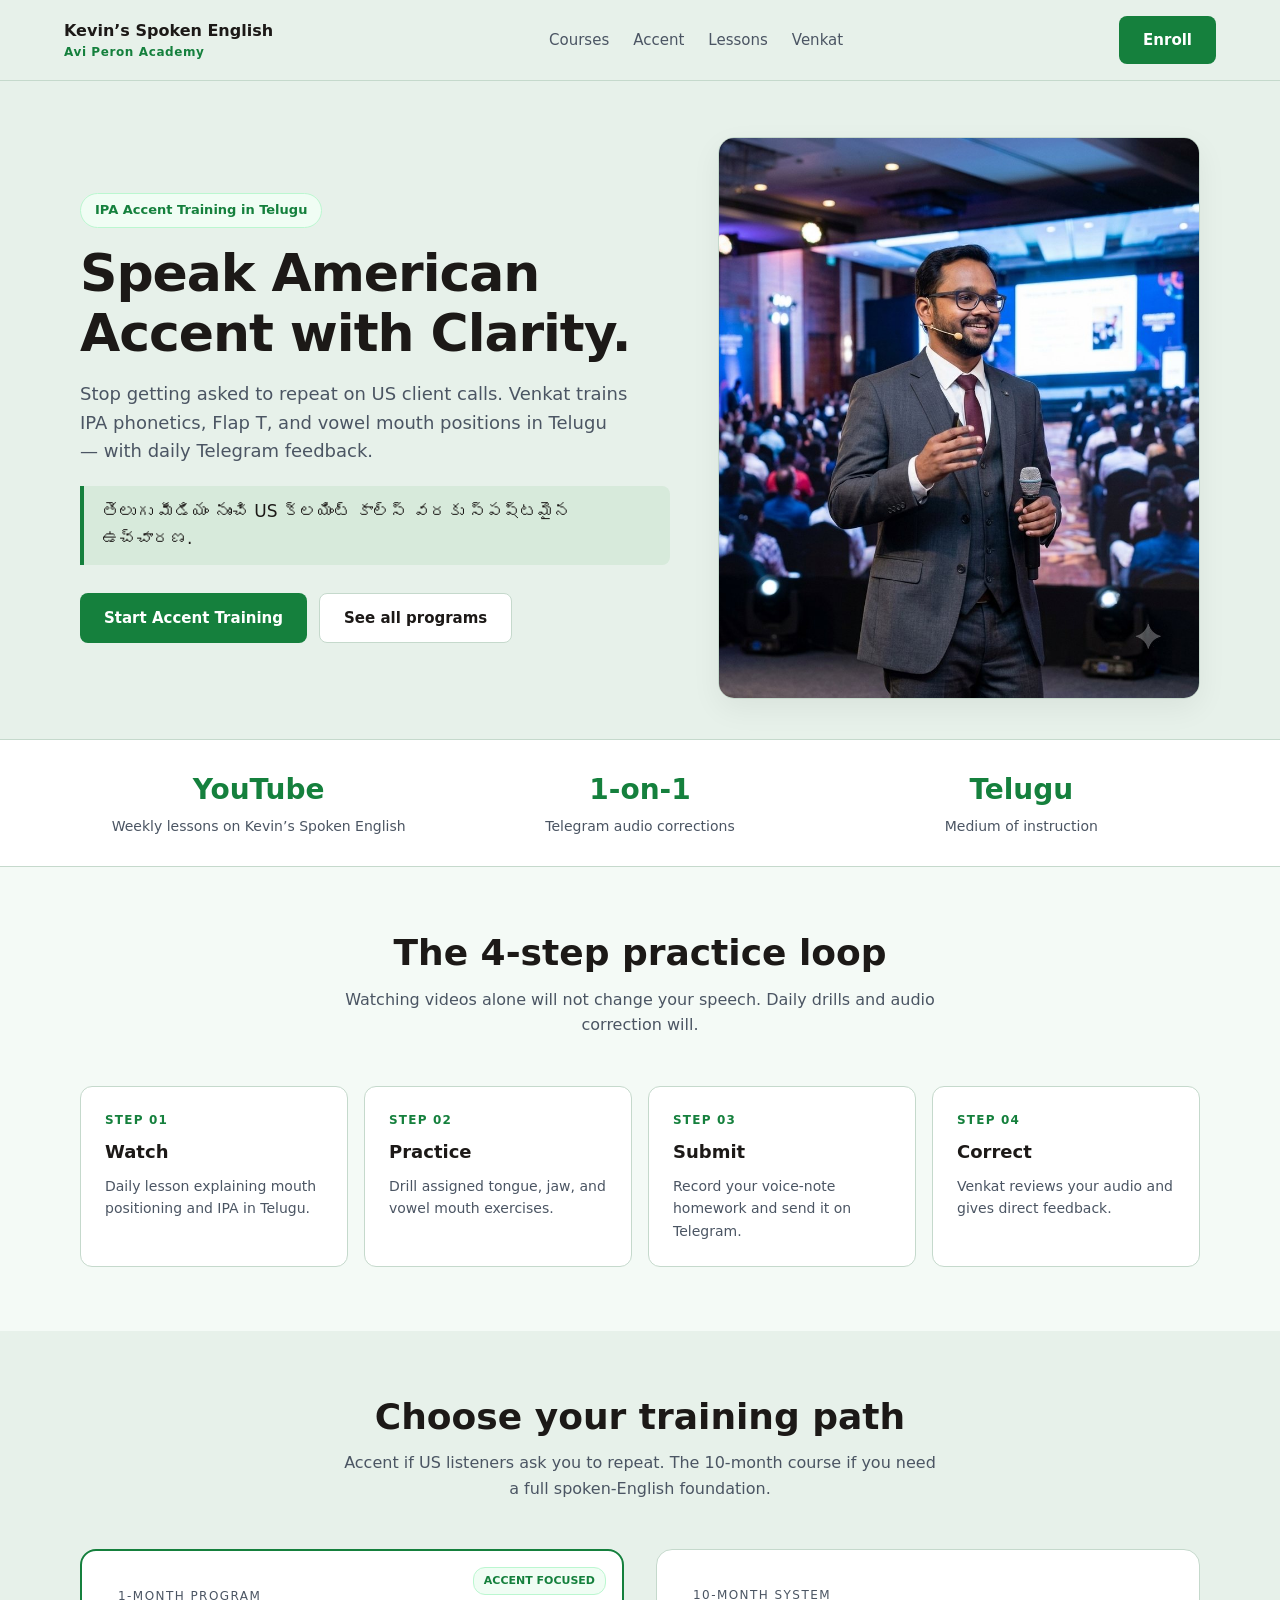
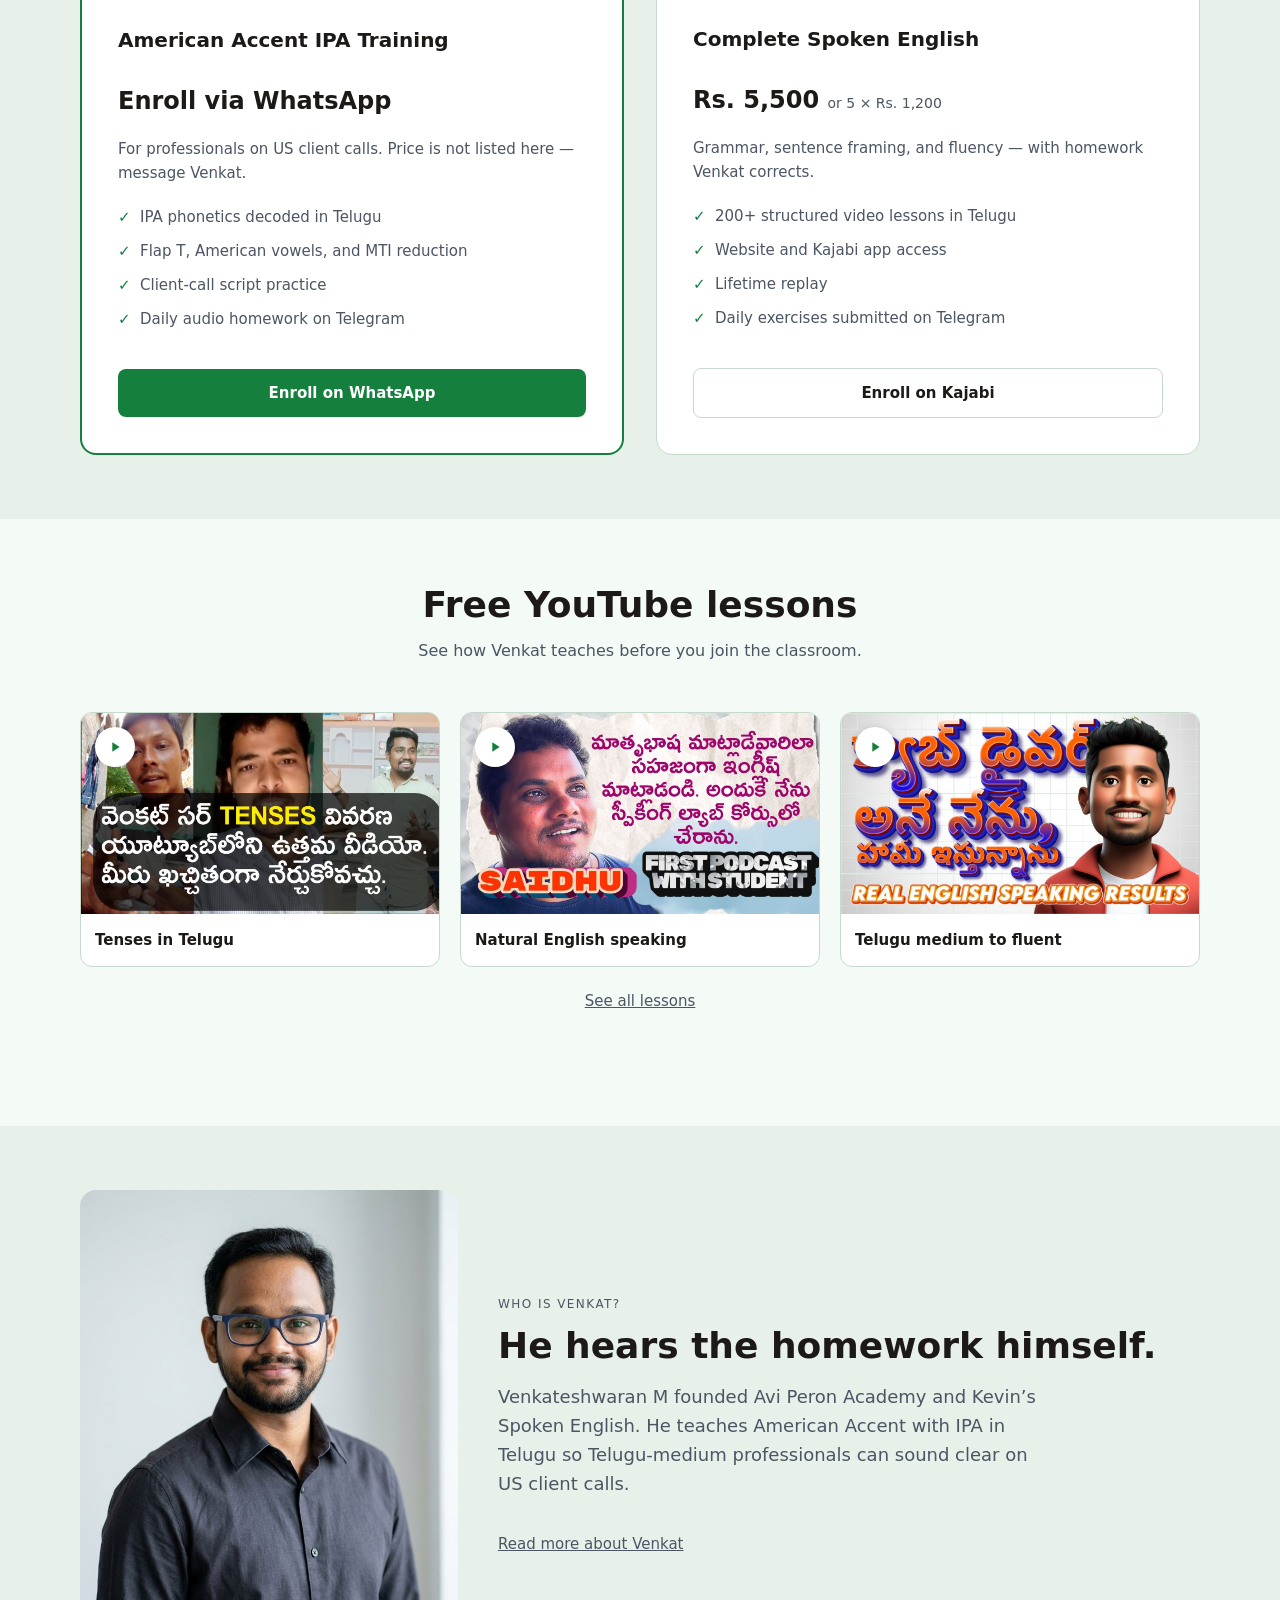
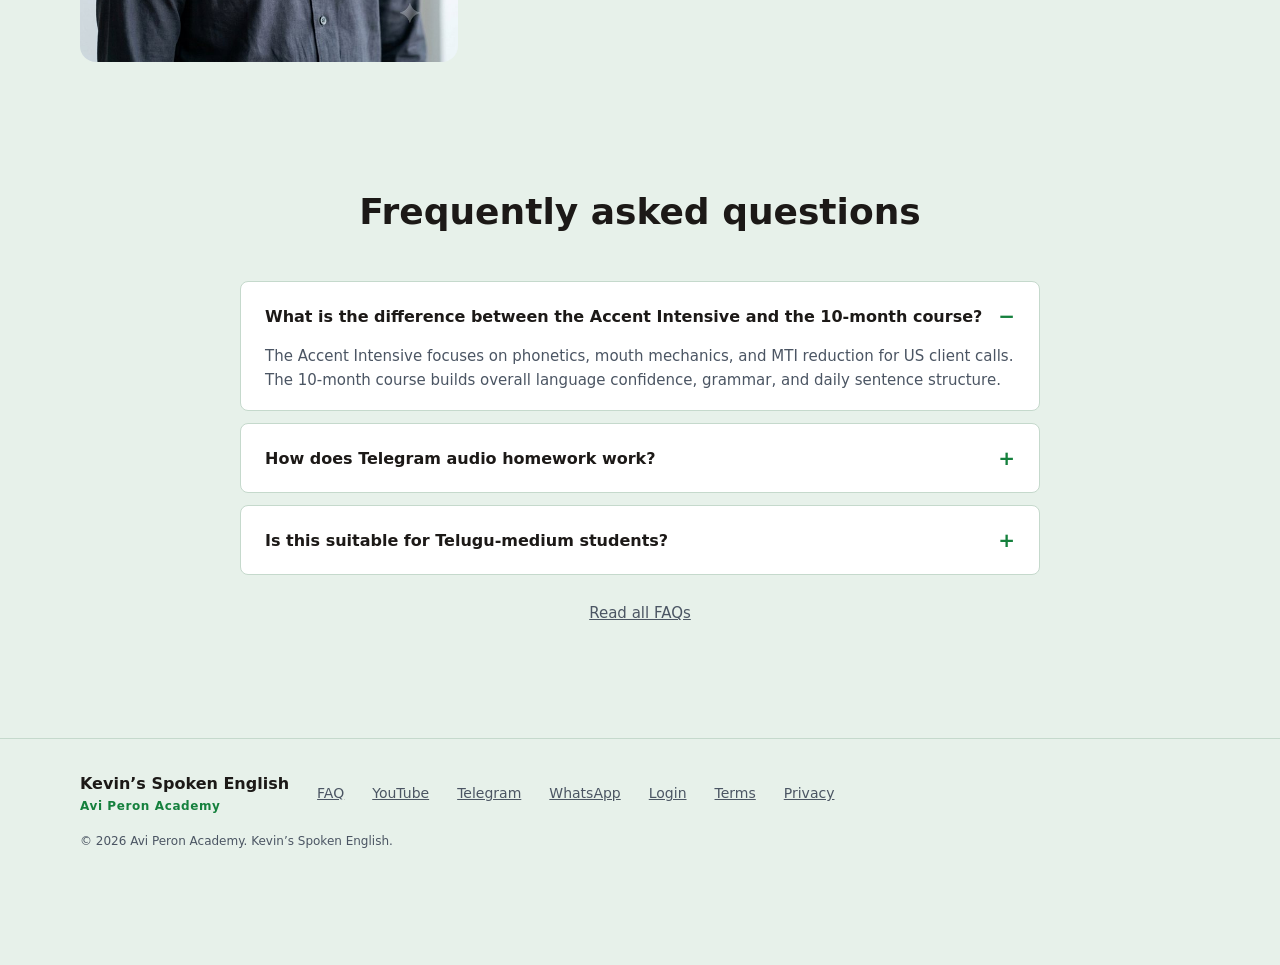
==== cinematic/index.html @ ac2fcbd2 "Publish Kevin’s Spoken English site to GitHub Pages. Host the cinematic landing pages from this repo" ====
<!DOCTYPE html>
<html lang="en-IN">
<head>
  <meta charset="UTF-8">
  <meta name="viewport" content="width=device-width, initial-scale=1">
  <title>American Accent Training in Telugu | Kevin's Spoken English</title>
  <meta name="description" content="Master American Accent with IPA in Telugu. Stop getting asked to repeat on US client calls. Homework personally corrected by Venkat on Telegram.">
  <link rel="stylesheet" href="styles.css">
</head>
<body>
  <header class="nav">
    <a class="brand" href="index.html">
      <b>Kevin’s Spoken English</b>
      <span>Avi Peron Academy</span>
    </a>
    <nav class="nav-links">
      <a href="courses.html">Courses</a>
      <a href="accent.html">Accent</a>
      <a href="lessons.html">Lessons</a>
      <a href="venkat.html">Venkat</a>
    </nav>
    <a class="btn" href="courses.html">Enroll</a>
  </header>

  <main>
    <section class="wrap hero">
      <div>
        <p class="badge">IPA Accent Training in Telugu</p>
        <h1>Speak American Accent with Clarity.</h1>
        <p class="lede">Stop getting asked to repeat on US client calls. Venkat trains IPA phonetics, Flap T, and vowel mouth positions in Telugu — with daily Telegram feedback.</p>
        <p class="te-sub">తెలుగు మీడియం నుంచి US క్లయింట్ కాల్స్ వరకు స్పష్టమైన ఉచ్చారణ.</p>
        <div class="btn-row">
          <a class="btn-wa" href="https://wa.me/919059949657?text=Hi%20Venkat%2C%20I%20want%20to%20enroll%20in%20American%20Accent%20IPA%20Training%20in%20Telugu.">Start Accent Training</a>
          <a class="btn-secondary" href="courses.html">See all programs</a>
        </div>
      </div>
      <div class="hero-media">
        <img src="media/hero-stage.jpg" width="900" height="1004" alt="Venkat teaching American Accent IPA phonetics to Telugu students" fetchpriority="high">
      </div>
    </section>

    <section class="proof" aria-label="Proof">
      <div class="wrap proof-row">
        <div><b>YouTube</b><span>Weekly lessons on Kevin’s Spoken English</span></div>
        <div><b>1-on-1</b><span>Telegram audio corrections</span></div>
        <div><b>Telugu</b><span>Medium of instruction</span></div>
      </div>
    </section>

    <section class="band" id="method">
      <div class="wrap section">
      <div class="section-title">
        <h2>The 4-step practice loop</h2>
        <p>Watching videos alone will not change your speech. Daily drills and audio correction will.</p>
      </div>
      <div class="steps">
        <article class="step">
          <b>Step 01</b>
          <h3>Watch</h3>
          <p>Daily lesson explaining mouth positioning and IPA in Telugu.</p>
        </article>
        <article class="step">
          <b>Step 02</b>
          <h3>Practice</h3>
          <p>Drill assigned tongue, jaw, and vowel mouth exercises.</p>
        </article>
        <article class="step">
          <b>Step 03</b>
          <h3>Submit</h3>
          <p>Record your voice-note homework and send it on Telegram.</p>
        </article>
        <article class="step">
          <b>Step 04</b>
          <h3>Correct</h3>
          <p>Venkat reviews your audio and gives direct feedback.</p>
        </article>
      </div>
      </div>
    </section>

    <section class="wrap section" id="courses">
      <div class="section-title">
        <h2>Choose your training path</h2>
        <p>Accent if US listeners ask you to repeat. The 10-month course if you need a full spoken-English foundation.</p>
      </div>
      <div class="paths">
        <article class="card featured">
          <p class="tag">Accent focused</p>
          <p class="eyebrow">1-month program</p>
          <h3>American Accent IPA Training</h3>
          <p class="price">Enroll via WhatsApp</p>
          <p class="lede">For professionals on US client calls. Price is not listed here — message Venkat.</p>
          <ul>
            <li>IPA phonetics decoded in Telugu</li>
            <li>Flap T, American vowels, and MTI reduction</li>
            <li>Client-call script practice</li>
            <li>Daily audio homework on Telegram</li>
          </ul>
          <a class="btn-wa btn-full" href="https://wa.me/919059949657?text=Hi%20Venkat%2C%20I%20want%20to%20enroll%20in%20American%20Accent%20IPA%20Training%20in%20Telugu.">Enroll on WhatsApp</a>
        </article>
        <article class="card">
          <p class="eyebrow">10-month system</p>
          <h3>Complete Spoken English</h3>
          <p class="price">Rs. 5,500 <span class="micro">or 5 × Rs. 1,200</span></p>
          <p class="lede">Grammar, sentence framing, and fluency — with homework Venkat corrects.</p>
          <ul>
            <li>200+ structured video lessons in Telugu</li>
            <li>Website and Kajabi app access</li>
            <li>Lifetime replay</li>
            <li>Daily exercises submitted on Telegram</li>
          </ul>
          <a class="btn-secondary btn-full" href="https://www.aviperonacademy.com/kevinsspokenenglishinteluguredirect">Enroll on Kajabi</a>
        </article>
      </div>
    </section>

    <section class="band">
      <div class="wrap section">
      <div class="section-title">
        <h2>Free YouTube lessons</h2>
        <p>See how Venkat teaches before you join the classroom.</p>
      </div>
      <div class="yt">
        <a href="https://www.youtube.com/watch?v=aGidbKS23PA">
          <img src="media/yt-tenses.jpg" width="1280" height="720" alt="Tenses in Telugu">
          <span>Tenses in Telugu</span>
        </a>
        <a href="https://www.youtube.com/watch?v=5TQZawKigZc">
          <img src="media/yt-speak.jpg" width="1280" height="720" alt="Natural English speaking">
          <span>Natural English speaking</span>
        </a>
        <a href="https://www.youtube.com/watch?v=8cA1cVAwK2M">
          <img src="media/yt-fluent.jpg" width="1280" height="720" alt="Telugu medium to fluent">
          <span>Telugu medium to fluent</span>
        </a>
      </div>
      <p class="section-title"><a class="text-link" href="lessons.html">See all lessons</a></p>
      </div>
    </section>

    <section class="wrap section">
      <div class="who">
        <img src="media/venkat-bio.jpg" width="720" height="894" alt="Venkat, founder of Avi Peron Academy">
        <div>
          <p class="eyebrow">Who is Venkat?</p>
          <h2>He hears the homework himself.</h2>
          <p class="lede">Venkateshwaran M founded Avi Peron Academy and Kevin’s Spoken English. He teaches American Accent with IPA in Telugu so Telugu-medium professionals can sound clear on US client calls.</p>
          <a class="text-link" href="venkat.html">Read more about Venkat</a>
        </div>
      </div>
    </section>

    <section class="wrap section">
      <div class="section-title">
        <h2>Frequently asked questions</h2>
      </div>
      <div class="faq">
        <details open>
          <summary>What is the difference between the Accent Intensive and the 10-month course?</summary>
          <p>The Accent Intensive focuses on phonetics, mouth mechanics, and MTI reduction for US client calls. The 10-month course builds overall language confidence, grammar, and daily sentence structure.</p>
        </details>
        <details>
          <summary>How does Telegram audio homework work?</summary>
          <p>After each lesson, you record a short voice note of the assigned drill and send it on Telegram. Venkat listens and gives personal corrections. Homework goes to @aviperon.</p>
        </details>
        <details>
          <summary>Is this suitable for Telugu-medium students?</summary>
          <p>Yes. Lessons and IPA are explained in Telugu so the method is usable from a Telugu-medium school background.</p>
        </details>
      </div>
      <p class="section-title"><a class="text-link" href="faq.html">Read all FAQs</a></p>
    </section>
  </main>

  <footer class="site-footer">
    <div class="wrap foot">
      <p class="brand"><b>Kevin’s Spoken English</b><span>Avi Peron Academy</span></p>
      <a href="faq.html">FAQ</a>
      <a href="https://www.youtube.com/c/KevinsSpokenEnglish">YouTube</a>
      <a href="https://t.me/aviperonacademytelugu">Telegram</a>
      <a href="https://wa.me/919059949657">WhatsApp</a>
      <a href="https://www.aviperonacademy.com/login">Login</a>
      <a href="https://www.aviperonacademy.com/pages/terms">Terms</a>
      <a href="https://www.aviperonacademy.com/pages/privacy-policy">Privacy</a>
    </div>
    <p class="wrap fine">© 2026 Avi Peron Academy. Kevin’s Spoken English.</p>
  </footer>

  <div class="mobile-bar">
    <a class="btn-wa" href="https://wa.me/919059949657?text=Hi%20Venkat%2C%20I%20want%20to%20enroll%20in%20American%20Accent%20IPA%20Training%20in%20Telugu.">Accent</a>
    <a class="btn-secondary" href="https://www.aviperonacademy.com/kevinsspokenenglishinteluguredirect">10-Month Course</a>
  </div>
</body>
</html>
---- cinematic/styles.css ----
:root {
  --bg: #e7f1ea;
  --card: #fff;
  --ink: #1c1917;
  --muted: #4b5563;
  --line: #c5d9cc;
  --fill: #d7eadb;
  --primary: #15803d;
  --primary-hover: #166534;
  --btn: var(--primary);
  --btn-text: #fff;
  --font: system-ui, -apple-system, "Segoe UI", Roboto, "Noto Sans", "Noto Sans Telugu", sans-serif;
}
*, *::before, *::after { box-sizing: border-box; margin: 0; padding: 0; }
html { scroll-behavior: smooth; }
body {
  background: var(--bg);
  color: var(--ink);
  font-family: var(--font);
  line-height: 1.6;
  padding-bottom: 90px;
}
img { display: block; max-width: 100%; height: auto; }
a { color: inherit; }
.wrap { width: min(1120px, calc(100% - 40px)); margin: 0 auto; }

.nav {
  position: sticky; top: 0; z-index: 50;
  display: flex; align-items: center; justify-content: space-between;
  gap: 16px; padding: 16px 5vw;
  background: color-mix(in srgb, var(--bg) 90%, transparent);
  backdrop-filter: blur(12px);
  border-bottom: 1px solid var(--line);
}
.brand { display: flex; flex-direction: column; text-decoration: none; }
.brand b { font-size: 16px; }
.brand span { font-size: 12px; color: var(--primary); font-weight: 700; letter-spacing: 0.05em; }
.nav-links { display: flex; gap: 24px; }
.nav-links a { text-decoration: none; color: var(--muted); font-size: 15px; font-weight: 500; }
.nav-links a.on { color: var(--ink); font-weight: 650; }

.btn, .btn-ghost, .btn-wa, .btn-secondary {
  display: inline-flex; align-items: center; justify-content: center;
  padding: 12px 24px; text-decoration: none; font-weight: 700; font-size: 15px;
  border-radius: 8px;
}
.btn { background: var(--primary); color: #fff; }
.btn:hover { background: var(--primary-hover); }
.btn-wa { background: var(--primary); color: #fff; }
.btn-wa:hover { background: var(--primary-hover); }
.btn-ghost, .btn-secondary {
  border: 1px solid var(--line); background: #fff; color: var(--ink);
}
.btn-row { display: flex; flex-wrap: wrap; gap: 12px; }
.btn-full { width: 100%; }
.text-link { display: inline-block; margin-top: 14px; color: var(--muted); font-size: 15px; }

.hero {
  display: grid; grid-template-columns: 1.1fr 0.9fr;
  gap: 48px; align-items: center;
  padding: 56px 0 40px;
}
.page-hero { padding: 56px 0 8px; }
.badge {
  display: inline-block; padding: 6px 14px; border-radius: 20px;
  background: #f0fdf4; border: 1px solid #bbf7d0;
  color: var(--primary); font-size: 13px; font-weight: 700; margin-bottom: 16px;
}
h1 { font-size: clamp(34px, 4.5vw, 52px); line-height: 1.15; font-weight: 800; letter-spacing: -0.02em; max-width: 18ch; }
h2 { font-size: clamp(26px, 3.2vw, 36px); line-height: 1.2; font-weight: 800; }
h3 { font-size: 20px; margin: 8px 0 10px; }
.lede { color: var(--muted); font-size: 18px; max-width: 48ch; margin: 16px 0 20px; }
.te-sub {
  font-size: 17px; margin: 0 0 28px;
  background: var(--fill); padding: 12px 18px;
  border-left: 4px solid var(--primary); border-radius: 0 8px 8px 0;
}
.hero-media {
  border-radius: 16px; overflow: hidden;
  border: 1px solid var(--line);
  box-shadow: 0 10px 30px rgba(0, 0, 0, 0.06);
}
.hero-media img {
  width: 100%; height: min(560px, 72vh);
  object-fit: cover; object-position: center 18%;
}

.proof { background: #fff; border-top: 1px solid var(--line); border-bottom: 1px solid var(--line); }
.proof-row {
  display: grid; grid-template-columns: repeat(3, 1fr);
  gap: 24px; padding: 28px 0; text-align: center;
}
.proof-row b { display: block; font-size: 28px; font-weight: 800; color: var(--primary); }
.proof-row span { color: var(--muted); font-size: 14px; font-weight: 500; }

.section { padding: 64px 0; }
.band { background: #f4faf6; }
.section-title { text-align: center; max-width: 600px; margin: 0 auto 48px; }
.section-title p { color: var(--muted); font-size: 16px; margin-top: 12px; }
.eyebrow { font-size: 12px; letter-spacing: 0.12em; text-transform: uppercase; color: var(--muted); margin-bottom: 10px; }
.micro { margin-top: 14px; color: var(--muted); font-size: 13px; }

.steps { display: grid; grid-template-columns: repeat(4, 1fr); gap: 16px; }
.step {
  background: var(--card); border: 1px solid var(--line);
  padding: 24px; border-radius: 12px;
}
.step b { display: block; font-size: 12px; font-weight: 800; color: var(--primary); letter-spacing: 0.1em; text-transform: uppercase; margin-bottom: 8px; }
.step h3 { font-size: 18px; margin: 0 0 8px; }
.step p { font-size: 14px; color: var(--muted); }

.paths { display: grid; grid-template-columns: 1fr 1fr; gap: 32px; }
.card {
  background: var(--card); border: 1px solid var(--line);
  border-radius: 16px; padding: 36px;
  display: flex; flex-direction: column; justify-content: space-between;
  position: relative;
}
.card.featured { border: 2px solid var(--primary); }
.tag {
  position: absolute; top: 16px; right: 16px;
  background: #f0fdf4; color: var(--primary); border: 1px solid #bbf7d0;
  font-size: 11px; font-weight: 800; padding: 4px 10px; border-radius: 12px; text-transform: uppercase;
}
.price { font-size: 24px; font-weight: 800; margin: 16px 0; }
.price span { margin: 0; font-size: 14px; font-weight: 400; color: var(--muted); }
.card .lede { font-size: 15px; margin: 0; }
.card ul { list-style: none; margin: 20px 0 28px; }
.card li { font-size: 15px; color: var(--muted); margin-bottom: 10px; padding-left: 22px; position: relative; }
.card li::before { content: "✓"; position: absolute; left: 0; color: var(--primary); font-weight: 700; }

.yt {
  display: grid; grid-template-columns: repeat(3, 1fr);
  gap: 20px; margin: 0 0 8px;
}
.yt a {
  position: relative; text-decoration: none; background: var(--card);
  border: 1px solid var(--line); border-radius: 12px; overflow: hidden;
}
.yt img { width: 100%; aspect-ratio: 16 / 9; object-fit: cover; }
.yt a::after {
  content: ""; position: absolute; left: 14px; top: 14px;
  width: 40px; height: 40px; border-radius: 50%;
  background: #fff url("data:image/svg+xml,%3Csvg xmlns='http://www.w3.org/2000/svg' viewBox='0 0 24 24'%3E%3Cpath fill='%2315803d' d='M8 5v14l11-7z'/%3E%3C/svg%3E") center/16px no-repeat;
  box-shadow: 0 2px 10px rgba(0,0,0,.2);
}
.yt span { display: block; padding: 14px; font-size: 15px; font-weight: 600; }

.who { display: grid; grid-template-columns: 0.7fr 1.3fr; gap: 40px; align-items: center; }
.who img { width: 100%; aspect-ratio: 4 / 5; object-fit: cover; object-position: center top; border-radius: 16px; }

.method { display: grid; grid-template-columns: 1fr 1fr; gap: 20px; margin-top: 28px; }
.method div { padding: 22px; border: 1px solid var(--line); border-radius: 12px; background: var(--card); }

.social { display: flex; flex-wrap: wrap; gap: 12px; margin-top: 20px; }
.social a {
  padding: 10px 16px; border: 1px solid var(--line); text-decoration: none; font-size: 15px; border-radius: 8px; background: #fff;
}

.faq { max-width: 800px; margin: 0 auto; }
details {
  background: var(--card); border: 1px solid var(--line);
  border-radius: 8px; margin-bottom: 12px; padding: 18px 24px;
}
details summary {
  cursor: pointer; font-weight: 700; font-size: 16px; list-style: none;
  display: flex; justify-content: space-between; align-items: center; gap: 12px;
}
details summary::-webkit-details-marker { display: none; }
details summary::after { content: "+"; font-size: 20px; color: var(--primary); }
details[open] summary::after { content: "−"; }
details p { margin-top: 12px; color: var(--muted); font-size: 15px; }

.site-footer { border-top: 1px solid var(--line); padding: 32px 0 24px; }
.foot { display: flex; flex-wrap: wrap; gap: 16px 28px; align-items: center; }
.foot a { color: var(--muted); font-size: 14px; }
.fine { margin-top: 16px; color: var(--muted); font-size: 12px; }

.mobile-bar {
  display: none; position: fixed; left: 0; right: 0; bottom: 0; z-index: 100;
  gap: 12px; padding: 12px 16px calc(12px + env(safe-area-inset-bottom));
  background: color-mix(in srgb, #fff 95%, transparent);
  backdrop-filter: blur(10px);
  border-top: 1px solid var(--line);
}
.mobile-bar .btn, .mobile-bar .btn-ghost, .mobile-bar .btn-wa, .mobile-bar .btn-secondary { flex: 1; padding: 10px; font-size: 13px; }

@media (max-width: 860px) {
  .hero, .who, .proof-row, .yt, .paths, .method, .steps { grid-template-columns: 1fr; }
  .hero { padding-top: 32px; }
  .hero-media img { height: 420px; }
  .nav-links { display: none; }
  .mobile-bar { display: flex; }
  .yt { grid-template-columns: 1fr 1fr; }
}
@media (max-width: 520px) {
  .yt { grid-template-columns: 1fr; }
}
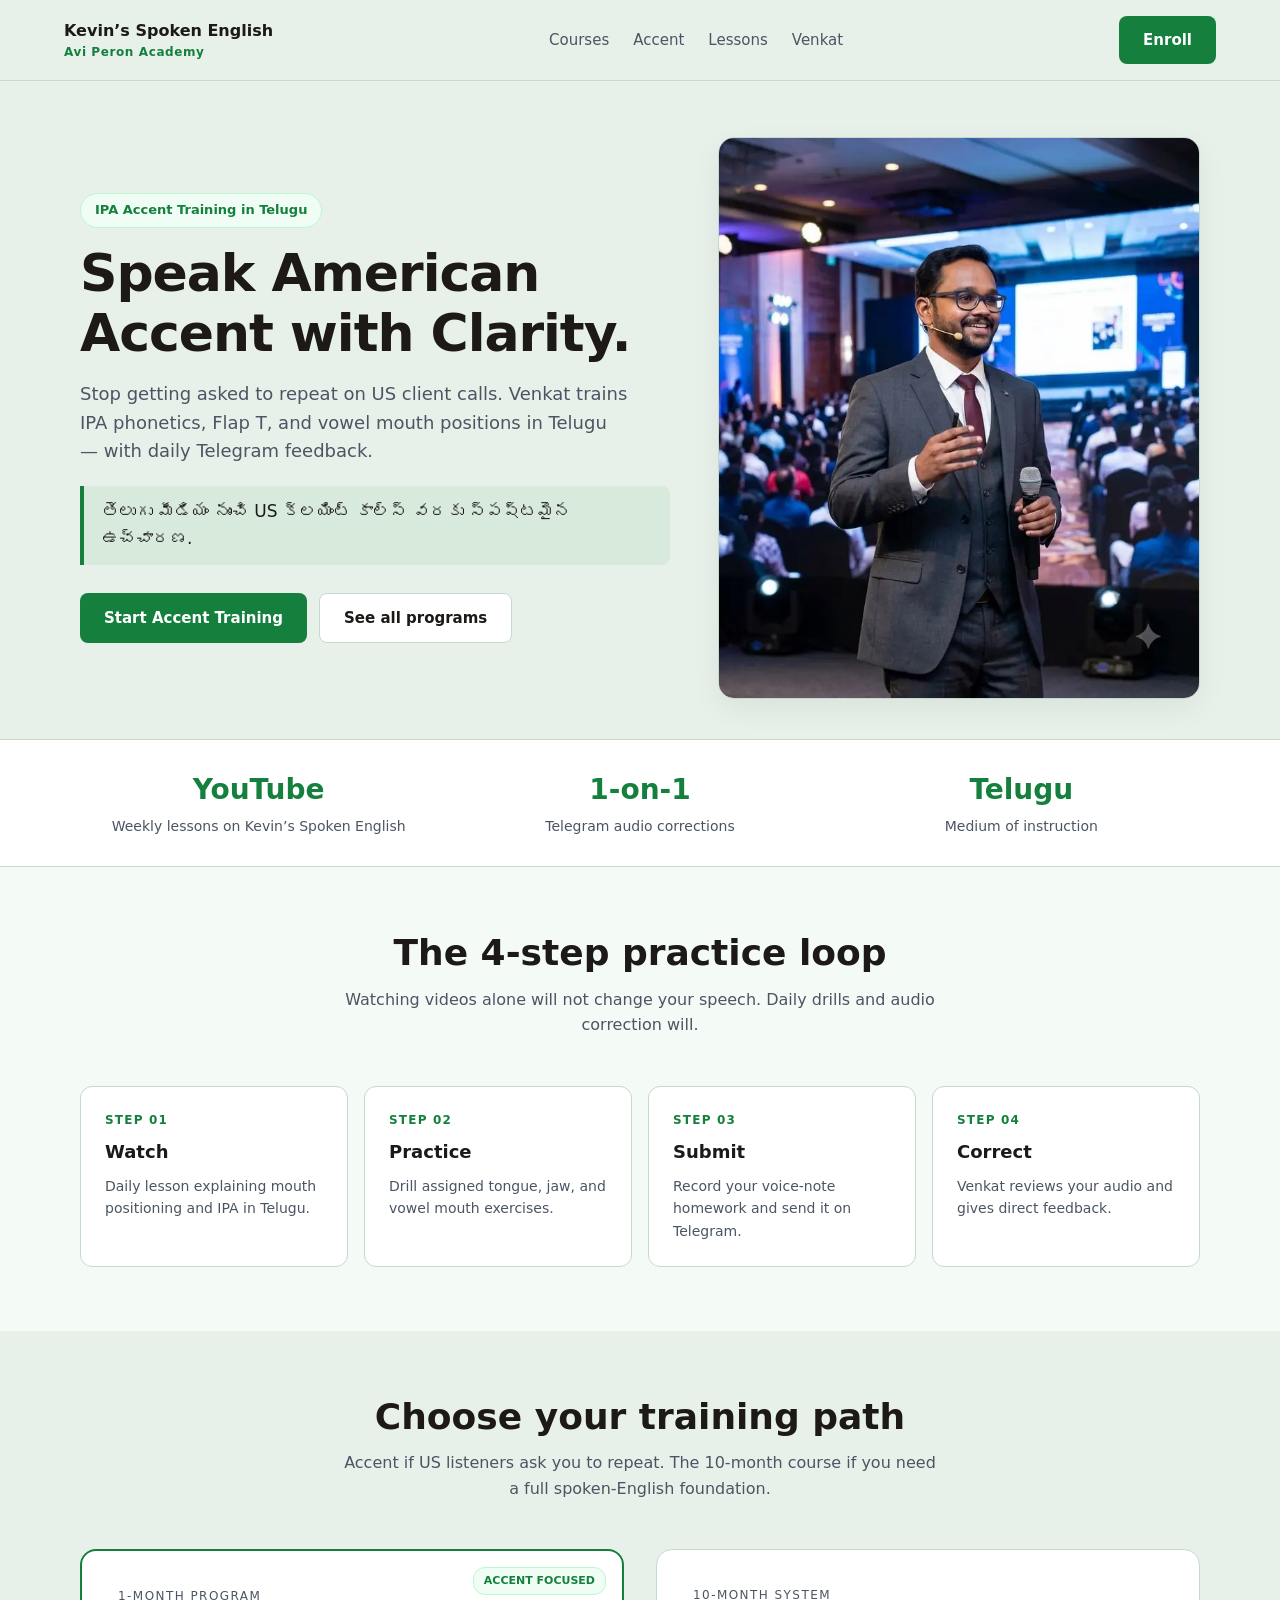
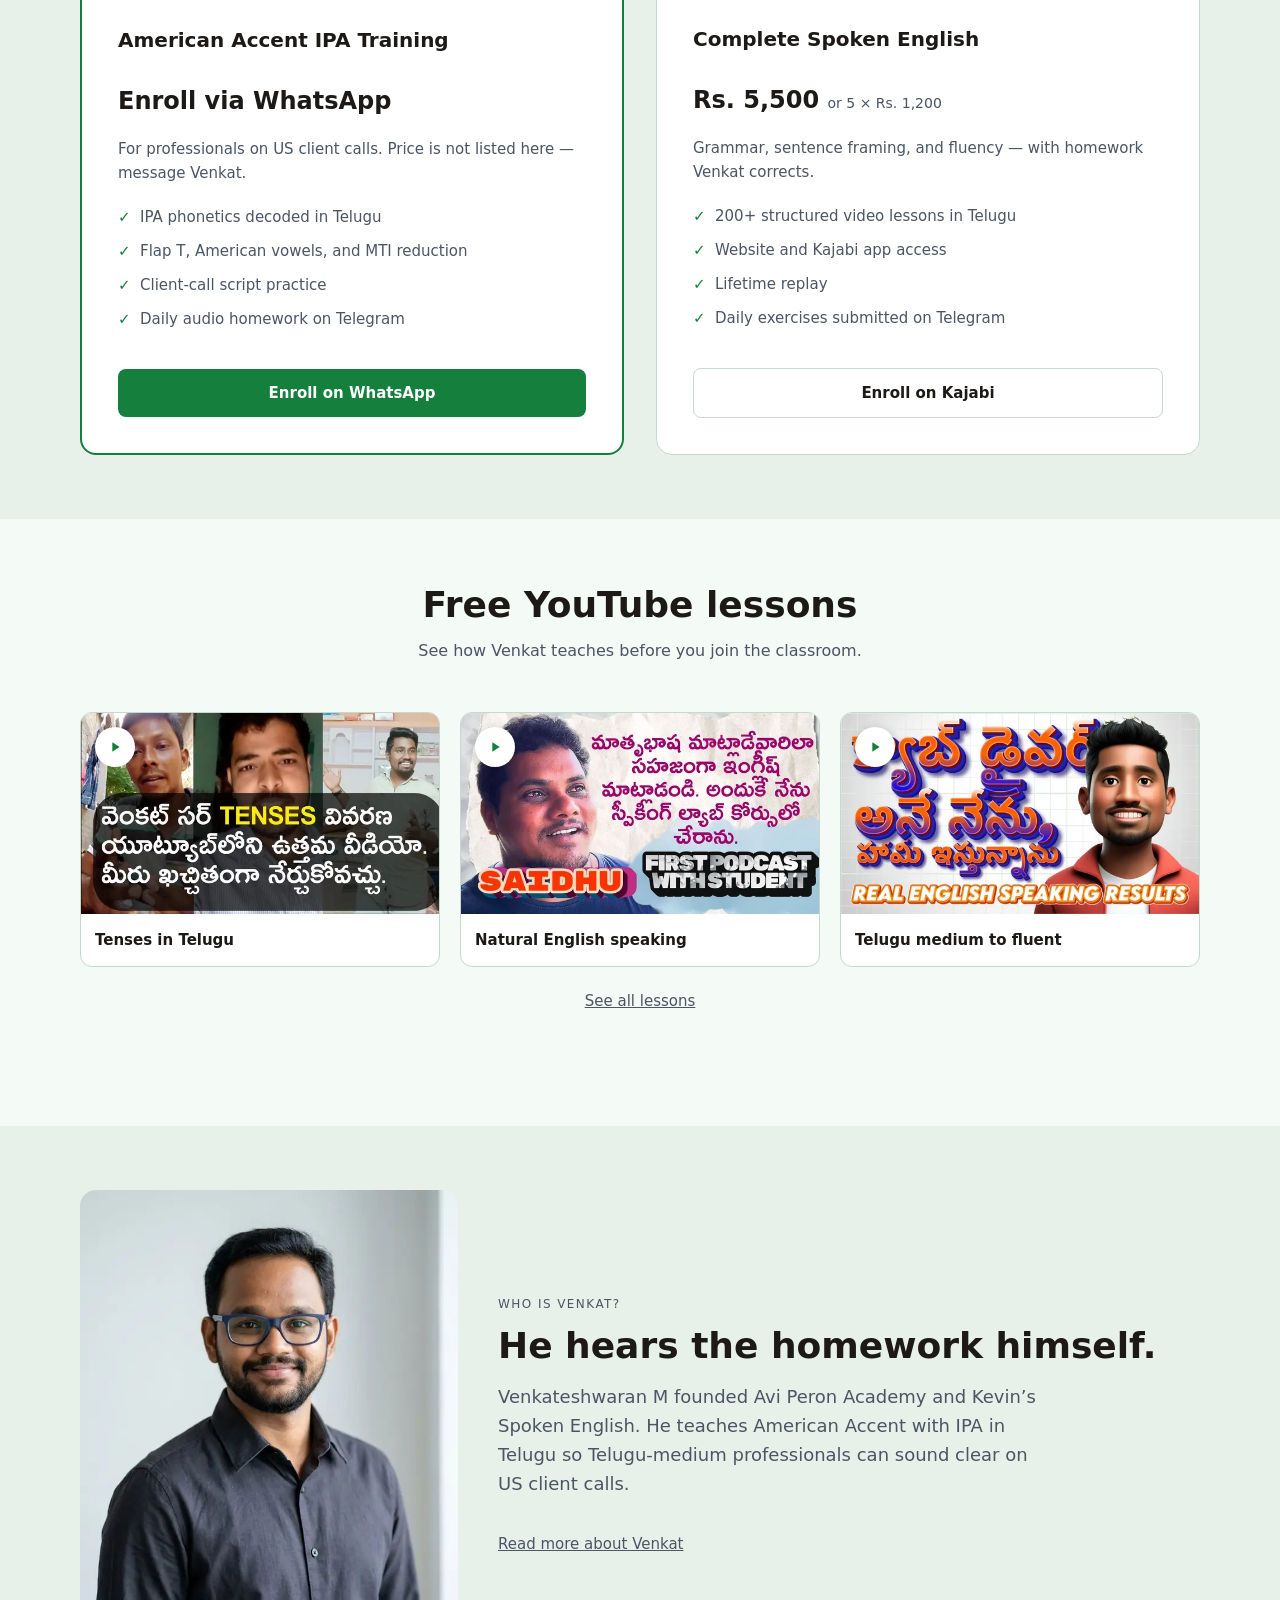
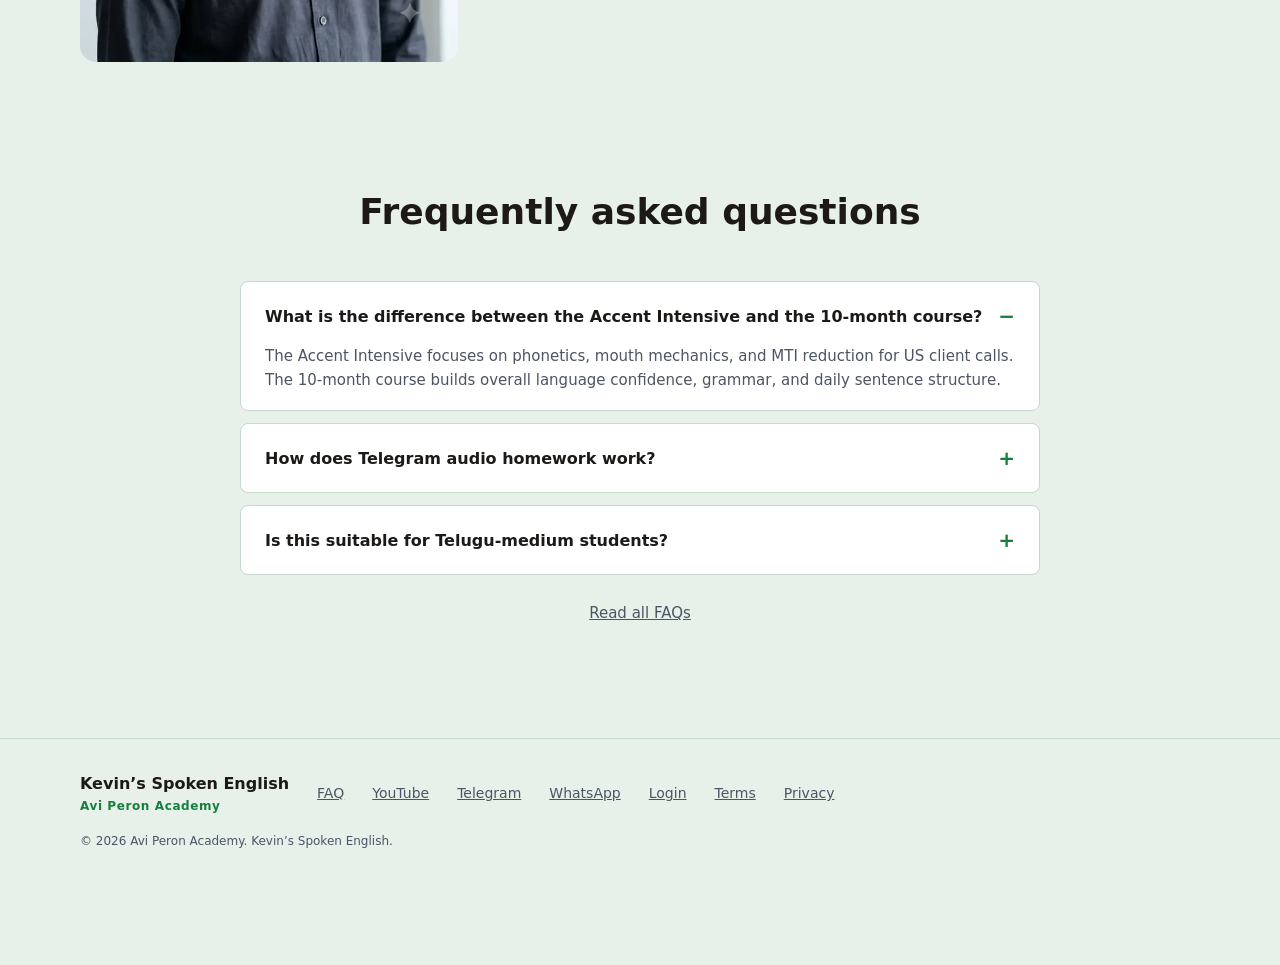
==== commit c3fbb516: "Compress images so the demo landing page can pass a 90+ mobile PageSpeed score. WebP plus lazy-loadi" ====
--- a/cinematic/index.html
+++ b/cinematic/index.html
@@ -6,6 +6,7 @@
   <title>American Accent Training in Telugu | Kevin's Spoken English</title>
   <meta name="description" content="Master American Accent with IPA in Telugu. Stop getting asked to repeat on US client calls. Homework personally corrected by Venkat on Telegram.">
   <link rel="stylesheet" href="styles.css">
+  <link rel="preload" as="image" href="media/hero-stage.webp" type="image/webp" fetchpriority="high">
 </head>
 <body>
   <header class="nav">
@@ -35,7 +36,7 @@
         </div>
       </div>
       <div class="hero-media">
-        <img src="media/hero-stage.jpg" width="900" height="1004" alt="Venkat teaching American Accent IPA phonetics to Telugu students" fetchpriority="high">
+        <img src="media/hero-stage.webp" width="720" height="803" alt="Venkat teaching American Accent IPA phonetics to Telugu students" fetchpriority="high">
       </div>
     </section>
 
@@ -122,15 +123,15 @@
       </div>
       <div class="yt">
         <a href="https://www.youtube.com/watch?v=aGidbKS23PA">
-          <img src="media/yt-tenses.jpg" width="1280" height="720" alt="Tenses in Telugu">
+          <img src="media/yt-tenses.webp" width="640" height="360" alt="Tenses in Telugu" loading="lazy">
           <span>Tenses in Telugu</span>
         </a>
         <a href="https://www.youtube.com/watch?v=5TQZawKigZc">
-          <img src="media/yt-speak.jpg" width="1280" height="720" alt="Natural English speaking">
+          <img src="media/yt-speak.webp" width="640" height="360" alt="Natural English speaking" loading="lazy">
           <span>Natural English speaking</span>
         </a>
         <a href="https://www.youtube.com/watch?v=8cA1cVAwK2M">
-          <img src="media/yt-fluent.jpg" width="1280" height="720" alt="Telugu medium to fluent">
+          <img src="media/yt-fluent.webp" width="640" height="360" alt="Telugu medium to fluent" loading="lazy">
           <span>Telugu medium to fluent</span>
         </a>
       </div>
@@ -140,7 +141,7 @@
 
     <section class="wrap section">
       <div class="who">
-        <img src="media/venkat-bio.jpg" width="720" height="894" alt="Venkat, founder of Avi Peron Academy">
+        <img src="media/venkat-bio.webp" width="640" height="794" alt="Venkat, founder of Avi Peron Academy" loading="lazy">
         <div>
           <p class="eyebrow">Who is Venkat?</p>
           <h2>He hears the homework himself.</h2>
--- a/cinematic/styles.css
+++ b/cinematic/styles.css
@@ -28,8 +28,7 @@
   position: sticky; top: 0; z-index: 50;
   display: flex; align-items: center; justify-content: space-between;
   gap: 16px; padding: 16px 5vw;
-  background: color-mix(in srgb, var(--bg) 90%, transparent);
-  backdrop-filter: blur(12px);
+  background: var(--bg);
   border-bottom: 1px solid var(--line);
 }
 .brand { display: flex; flex-direction: column; text-decoration: none; }
